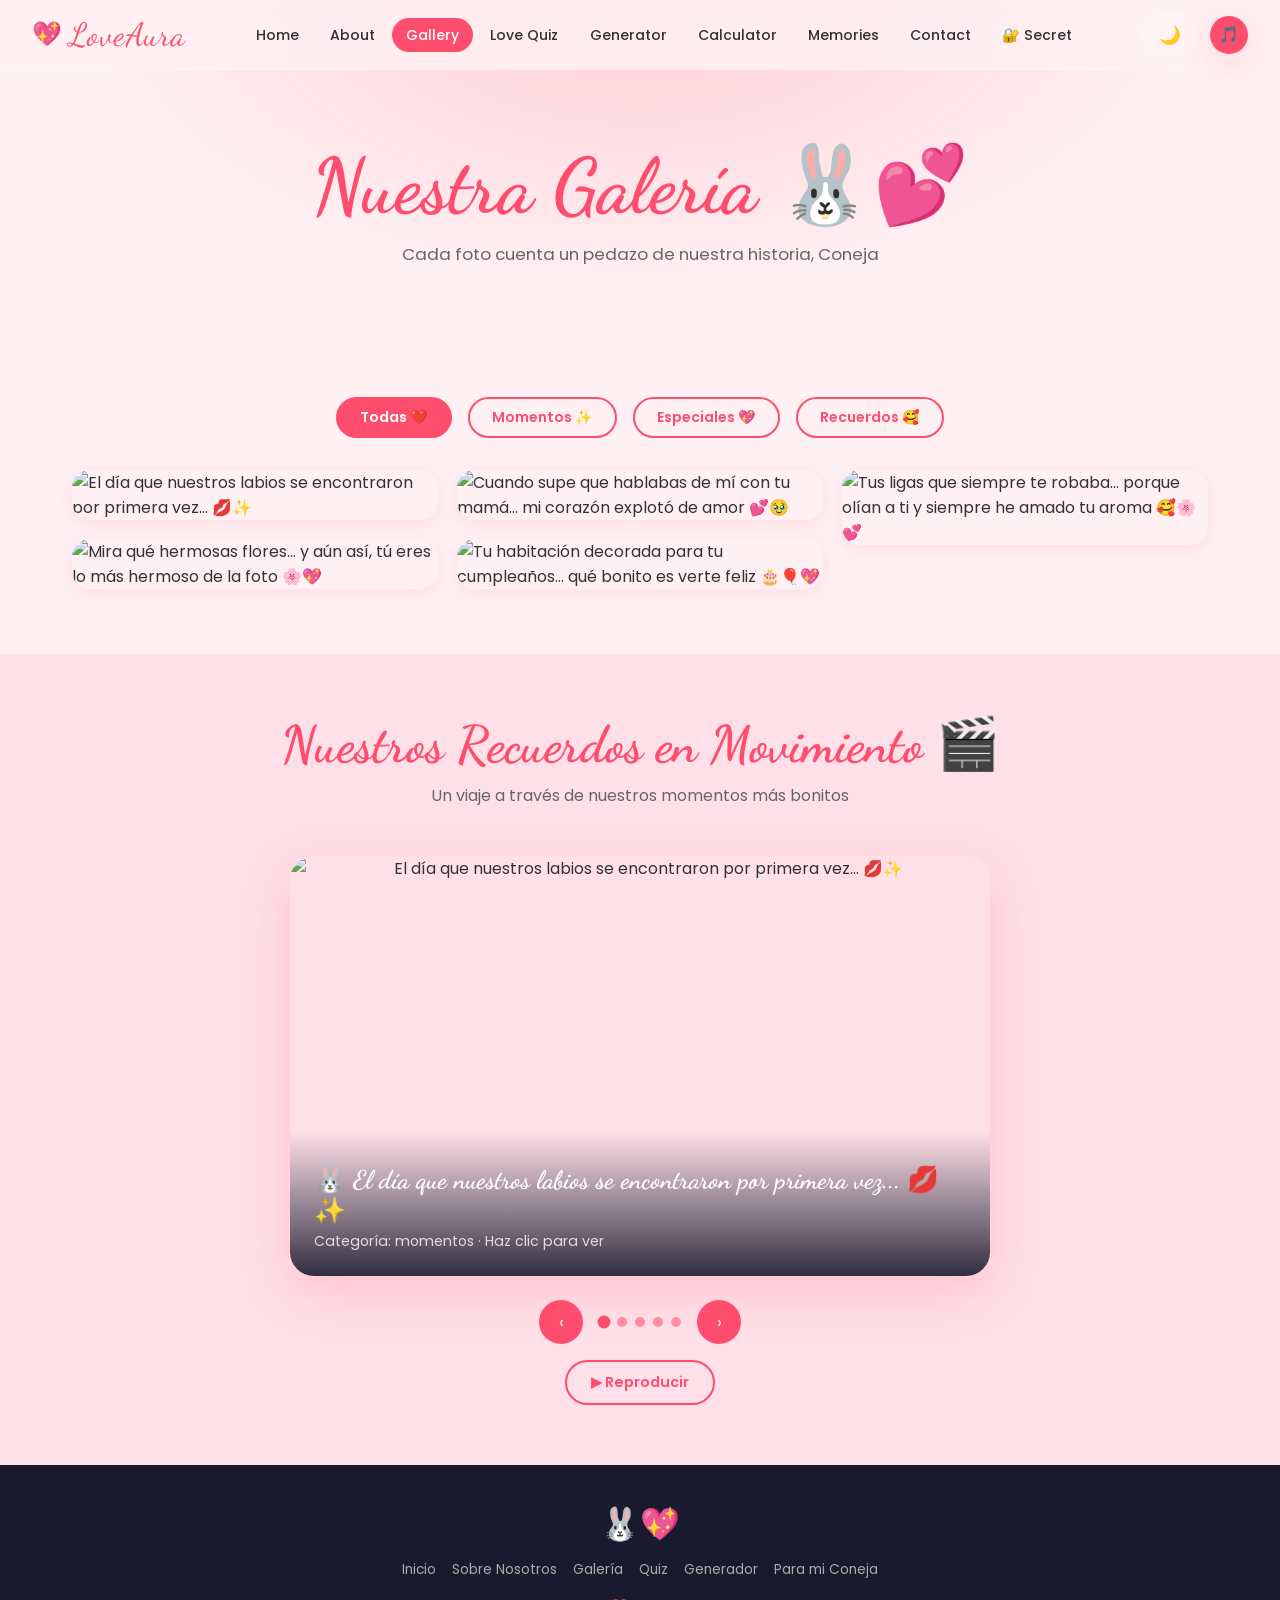
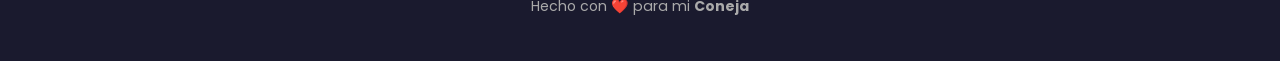
==== gallery.html @ 98ca6979 "Add files via upload" ====
<!DOCTYPE html>
<html lang="es">
<head>
  <meta charset="UTF-8" />
  <meta name="viewport" content="width=device-width, initial-scale=1.0" />
  <title>Nuestra Galería – Coneja 💕</title>
  <link rel="stylesheet" href="css/style.css" />
  <link rel="icon" href="data:image/svg+xml,<svg xmlns='http://www.w3.org/2000/svg' viewBox='0 0 100 100'><text y='.9em' font-size='90'>🐰</text></svg>">
</head>
<body>

  <div id="nav-placeholder"></div>

  <div class="page-header">
    <h1 data-aos="fade-down">Nuestra Galería 🐰💕</h1>
    <p data-aos="fade-up" data-aos-delay="200">Cada foto cuenta un pedazo de nuestra historia, Coneja</p>
  </div>

  <!-- GALLERY SECTION -->
  <section class="gallery-section">
    <!-- Filter Controls -->
    <div class="gallery-controls" data-aos="fade-up">
      <button class="filter-btn active" data-filter="all">Todas ❤️</button>
      <button class="filter-btn" data-filter="momentos">Momentos ✨</button>
      <button class="filter-btn" data-filter="especiales">Especiales 💖</button>
      <button class="filter-btn" data-filter="recuerdos">Recuerdos 🥰</button>
    </div>

    <!-- Masonry Grid -->
    <div class="masonry-grid" id="masonry-grid" data-aos="fade-up" data-aos-delay="100">
      <!-- Items will be injected by JS -->
    </div>
  </section>

  <!-- SLIDESHOW SECTION -->
  <section class="slideshow-section">
    <div class="section-title" data-aos="fade-up">
      <h2>Nuestros Recuerdos en Movimiento 🎬</h2>
      <p>Un viaje a través de nuestros momentos más bonitos</p>
    </div>

    <div class="slideshow-wrapper" data-aos="zoom-in">
      <!-- Slides injected by JS -->
    </div>

    <div class="slideshow-controls">
      <button class="slide-btn" id="slide-prev">‹</button>
      <div class="slide-dots" id="slide-dots"></div>
      <button class="slide-btn" id="slide-next">›</button>
    </div>

    <div style="text-align:center; margin-top: 1rem;">
      <button class="btn-outline" id="auto-play-btn" style="font-size:0.9rem; padding: 10px 24px;">▶ Reproducir</button>
    </div>
  </section>

  <!-- LIGHTBOX -->
  <div class="lightbox" id="lightbox">
    <div class="lightbox-inner">
      <button class="lightbox-close" id="lb-close">✕</button>
      <button class="lightbox-nav lightbox-prev" id="lb-prev">‹</button>
      <button class="lightbox-nav lightbox-next" id="lb-next">›</button>
      <img src="" alt="" class="lightbox-img" id="lb-img" />
      <div class="lightbox-caption" id="lb-caption"></div>
    </div>
  </div>

  <footer>
    <div class="footer-logo">🐰💖</div>
    <div class="footer-links">
      <a href="index.html">Inicio</a> <a href="about.html">Sobre Nosotros</a> <a href="gallery.html">Galería</a>
      <a href="quiz.html">Quiz</a> <a href="love.html">Generador</a> <a href="contact.html">Para mi Coneja</a>
    </div>
    <p>Hecho con <span class="heart">❤️</span> para mi <strong>Coneja</strong></p>
  </footer>

  <script src="js/nav.js"></script>
  <script src="js/main.js"></script>
  <script>
    // =============================================
    // 📸 GALERÍA - FOTOS PERSONALIZADAS
    // =============================================
    // 🔴 INSTRUCCIONES:
    // 1. Crea una carpeta llamada "img" en la raíz del proyecto
    // 2. Sube tus fotos con los nombres: foto1.jpg, foto2.jpg, etc.
    // 3. ¡Listo! Las descripciones ya están personalizadas
    // =============================================

    const galleryItems = [
      // ==========================================
      // 📸 FOTO 1 - El primer beso
      // ==========================================
      {
        id: 1,
        src: "img/foto1.jpg",
        caption: "El día que nuestros labios se encontraron por primera vez... 💋✨",
        category: "momentos",
        height: 400
      },
      
      // ==========================================
      // 📸 FOTO 2 - Ella con el ramo de flores
      // ==========================================
      {
        id: 2,
        src: "img/foto2.jpg",
        caption: "Mira qué hermosas flores... y aún así, tú eres lo más hermoso de la foto 🌸💖",
        category: "momentos",
        height: 500
      },
      
      // ==========================================
      // 📸 FOTO 3 - Mensaje de su mamá
      // ==========================================
      {
        id: 3,
        src: "img/foto3.jpg",
        caption: "Cuando supe que hablabas de mí con tu mamá... mi corazón explotó de amor 💕🥹",
        category: "especiales",
        height: 450
      },
      
      // ==========================================
      // 📸 FOTO 4 - Habitación decorada cumpleaños
      // ==========================================
      {
        id: 4,
        src: "img/foto4.jpg",
        caption: "Tu habitación decorada para tu cumpleaños... qué bonito es verte feliz 🎂🎈💖",
        category: "especiales",
        height: 600
      },
      
      // ==========================================
      // 📸 FOTO 5 - Sus ligas para el cabello
      // ==========================================
      {
        id: 5,
        src: "img/foto5.jpg",
        caption: "Tus ligas que siempre te robaba... porque olían a ti y siempre he amado tu aroma 🥰🌸💕",
        category: "recuerdos",
        height: 400
      },
    ];

    // =============================================
    // 🖼️ IMÁGENES POR DEFECTO (Si no hay fotos)
    // =============================================
    function getDefaultImage(w, h, bg, textColor, emoji, text) {
      const svg = `<svg xmlns='http://www.w3.org/2000/svg' width='${w}' height='${h}'>
        <rect width='100%' height='100%' fill='#${bg}'/>
        <text x='50%' y='42%' text-anchor='middle' dominant-baseline='middle' font-family='Georgia,serif' font-size='${Math.min(w,h)*0.15}' fill='#${textColor}'>${emoji}</text>
        <text x='50%' y='62%' text-anchor='middle' dominant-baseline='middle' font-family='Georgia,serif' font-size='${Math.min(w,h)*0.05}' fill='#${textColor}' opacity='0.8'>${text}</text>
        <text x='50%' y='78%' text-anchor='middle' dominant-baseline='middle' font-family='Georgia,serif' font-size='${Math.min(w,h)*0.035}' fill='#${textColor}' opacity='0.5'>📸 Sube tu foto a la carpeta img/</text>
      </svg>`;
      return 'data:image/svg+xml;charset=utf-8,' + encodeURIComponent(svg);
    }

    // Verificar que cada imagen tenga una fuente válida
    galleryItems.forEach(item => {
      if (!item.src || item.src === 'img/') {
        const colors = {
          momentos: ['ff4d6d', 'fff', '💕'],
          especiales: ['c9184a', 'fff', '💖'],
          recuerdos: ['ff8fa3', 'fff', '🥰']
        };
        const c = colors[item.category] || ['ff4d6d', 'fff', '💕'];
        item.src = getDefaultImage(600, item.height || 400, c[0], c[1], c[2], item.caption.substring(0, 30));
      }
    });

    // =============================================
    // RENDER MASONRY GRID
    // =============================================
    let currentFilter = 'all';
    let currentLightboxIndex = 0;
    let filteredItems = [...galleryItems];

    function renderGallery(filter) {
      const grid = document.getElementById('masonry-grid');
      filteredItems = filter === 'all' ? galleryItems : galleryItems.filter(i => i.category === filter);
      grid.innerHTML = '';

      if (filteredItems.length === 0) {
        grid.innerHTML = `
          <div style="grid-column: 1/-1; text-align:center; padding: 4rem 2rem; color: var(--text-light);">
            <div style="font-size: 3rem; margin-bottom: 1rem;">📸</div>
            <h3 style="font-family: var(--font-fancy); color: var(--primary);">¡Aún no hay fotos en esta categoría!</h3>
            <p>Sube tus fotos a la carpeta <strong>img/</strong> y actualiza la página 💕</p>
          </div>
        `;
        return;
      }

      filteredItems.forEach((item, idx) => {
        const div = document.createElement('div');
        div.className = 'masonry-item';
        div.dataset.idx = idx;
        div.innerHTML = `
          <img src="${item.src}" alt="${item.caption}" loading="lazy" onerror="this.src='${getDefaultImage(600, item.height || 400, 'ff4d6d', 'fff', '🐰', 'Sube tu foto')}'" />
          <div class="masonry-overlay">
            <p>🐰 ${item.caption}</p>
          </div>
        `;
        div.addEventListener('click', () => openLightbox(idx));
        grid.appendChild(div);

        div.style.opacity = '0';
        div.style.transform = 'translateY(20px)';
        div.style.transition = 'opacity 0.4s ease, transform 0.4s ease';
        setTimeout(() => {
          div.style.opacity = '1';
          div.style.transform = 'translateY(0)';
        }, idx * 80);
      });
    }

    // Filter buttons
    document.querySelectorAll('.filter-btn').forEach(btn => {
      btn.addEventListener('click', () => {
        document.querySelectorAll('.filter-btn').forEach(b => b.classList.remove('active'));
        btn.classList.add('active');
        currentFilter = btn.dataset.filter;
        renderGallery(currentFilter);
      });
    });

    renderGallery('all');

    // =============================================
    // LIGHTBOX
    // =============================================
    function openLightbox(idx) {
      currentLightboxIndex = idx;
      updateLightbox();
      document.getElementById('lightbox').classList.add('active');
      document.body.style.overflow = 'hidden';
    }

    function updateLightbox() {
      const item = filteredItems[currentLightboxIndex];
      document.getElementById('lb-img').src = item.src;
      document.getElementById('lb-img').alt = item.caption;
      document.getElementById('lb-caption').textContent = `🐰 ${item.caption}`;
    }

    document.getElementById('lb-close').addEventListener('click', () => {
      document.getElementById('lightbox').classList.remove('active');
      document.body.style.overflow = '';
    });

    document.getElementById('lightbox').addEventListener('click', (e) => {
      if (e.target === document.getElementById('lightbox')) {
        document.getElementById('lightbox').classList.remove('active');
        document.body.style.overflow = '';
      }
    });

    document.getElementById('lb-prev').addEventListener('click', (e) => {
      e.stopPropagation();
      currentLightboxIndex = (currentLightboxIndex - 1 + filteredItems.length) % filteredItems.length;
      updateLightbox();
    });

    document.getElementById('lb-next').addEventListener('click', (e) => {
      e.stopPropagation();
      currentLightboxIndex = (currentLightboxIndex + 1) % filteredItems.length;
      updateLightbox();
    });

    document.addEventListener('keydown', (e) => {
      if (!document.getElementById('lightbox').classList.contains('active')) return;
      if (e.key === 'ArrowLeft') document.getElementById('lb-prev').click();
      if (e.key === 'ArrowRight') document.getElementById('lb-next').click();
      if (e.key === 'Escape') document.getElementById('lb-close').click();
    });

    // =============================================
    // SLIDESHOW
    // =============================================
    const slides = galleryItems;
    const slideshowWrapper = document.querySelector('.slideshow-wrapper');
    const dotsContainer = document.getElementById('slide-dots');
    let currentSlide = 0;
    let autoPlayInterval = null;

    slides.forEach((item, idx) => {
      const slide = document.createElement('div');
      slide.className = 'slide' + (idx === 0 ? ' active' : '');
      slide.innerHTML = `
        <img src="${item.src}" alt="${item.caption}" onerror="this.src='${getDefaultImage(800, 500, 'ff4d6d', 'fff', '🐰', 'Sube tu foto')}'" />
        <div class="slide-caption">
          <h3>🐰 ${item.caption}</h3>
          <p>Categoría: ${item.category} · Haz clic para ver</p>
        </div>
      `;
      slideshowWrapper.appendChild(slide);

      const dot = document.createElement('div');
      dot.className = 'slide-dot' + (idx === 0 ? ' active' : '');
      dot.addEventListener('click', () => goToSlide(idx));
      dotsContainer.appendChild(dot);
    });

    function goToSlide(n) {
      document.querySelectorAll('.slide').forEach(s => s.classList.remove('active'));
      document.querySelectorAll('.slide-dot').forEach(d => d.classList.remove('active'));
      currentSlide = (n + slides.length) % slides.length;
      document.querySelectorAll('.slide')[currentSlide].classList.add('active');
      document.querySelectorAll('.slide-dot')[currentSlide].classList.add('active');
    }

    document.getElementById('slide-prev').addEventListener('click', () => goToSlide(currentSlide - 1));
    document.getElementById('slide-next').addEventListener('click', () => goToSlide(currentSlide + 1));

    const autoBtn = document.getElementById('auto-play-btn');
    autoBtn.addEventListener('click', () => {
      if (autoPlayInterval) {
        clearInterval(autoPlayInterval);
        autoPlayInterval = null;
        autoBtn.textContent = '▶ Reproducir';
      } else {
        autoPlayInterval = setInterval(() => goToSlide(currentSlide + 1), 3000);
        autoBtn.textContent = '⏸ Detener';
      }
    });
  </script>
</body>
</html>
---- css/style.css ----
/* ============================================
   LoveAura - Main Stylesheet
   Author: Created with ❤️ by Shubham
   ============================================ */

/* --- Google Fonts Import --- */
@import url('https://fonts.googleapis.com/css2?family=Dancing+Script:wght@400;600;700&family=Poppins:wght@300;400;500;600;700&display=swap');

/* --- CSS Variables --- */
:root {
  --primary: #ff4d6d;
  --secondary: #ff8fa3;
  --bg: #fff0f3;
  --bg2: #ffe0e8;
  --dark: #1a1a2e;
  --dark2: #16213e;
  --dark3: #0f3460;
  --text: #333;
  --text-light: #666;
  --white: #fff;
  --glass: rgba(255,255,255,0.15);
  --glass-border: rgba(255,255,255,0.3);
  --shadow: 0 8px 32px rgba(255,77,109,0.18);
  --shadow-dark: 0 8px 32px rgba(0,0,0,0.35);
  --radius: 18px;
  --transition: all 0.35s cubic-bezier(.4,0,.2,1);
  --font-main: 'Poppins', sans-serif;
  --font-fancy: 'Dancing Script', cursive;
}

/* Dark mode variables */
body.dark-mode {
  --bg: #1a1a2e;
  --bg2: #16213e;
  --text: #f0f0f0;
  --text-light: #aaa;
  --white: #16213e;
  --glass: rgba(255,255,255,0.07);
  --glass-border: rgba(255,255,255,0.12);
  --shadow: 0 8px 32px rgba(0,0,0,0.45);
}

/* --- Reset & Base --- */
*, *::before, *::after { box-sizing: border-box; margin: 0; padding: 0; }
html { scroll-behavior: smooth; }
body {
  font-family: var(--font-main);
  background: var(--bg);
  color: var(--text);
  min-height: 100vh;
  transition: background 0.4s, color 0.4s;
  overflow-x: hidden;
}
a { text-decoration: none; color: inherit; }
img { max-width: 100%; display: block; }
ul { list-style: none; }
button { cursor: pointer; border: none; outline: none; font-family: var(--font-main); }

/* --- Scrollbar --- */
::-webkit-scrollbar { width: 7px; }
::-webkit-scrollbar-track { background: var(--bg2); }
::-webkit-scrollbar-thumb { background: var(--primary); border-radius: 10px; }

/* ============================================
   NAVBAR
   ============================================ */
.navbar {
  position: fixed;
  top: 0; left: 0; right: 0;
  z-index: 1000;
  padding: 0 2rem;
  height: 70px;
  display: flex;
  align-items: center;
  justify-content: space-between;
  background: rgba(255,240,243,0.85);
  backdrop-filter: blur(18px);
  -webkit-backdrop-filter: blur(18px);
  border-bottom: 1px solid var(--glass-border);
  box-shadow: 0 2px 24px rgba(255,77,109,0.08);
  transition: var(--transition);
}
body.dark-mode .navbar {
  background: rgba(26,26,46,0.92);
}
.navbar-logo {
  font-family: var(--font-fancy);
  font-size: 2rem;
  color: var(--primary);
  letter-spacing: 1px;
  display: flex;
  align-items: center;
  gap: 6px;
}
.navbar-logo span { font-size: 1.5rem; }
.nav-links {
  display: flex;
  align-items: center;
  gap: 0.2rem;
}
.nav-links a {
  padding: 7px 14px;
  border-radius: 30px;
  font-size: 0.88rem;
  font-weight: 500;
  color: var(--text);
  transition: var(--transition);
  position: relative;
}
.nav-links a:hover,
.nav-links a.active {
  background: var(--primary);
  color: #fff;
}
.nav-right {
  display: flex;
  align-items: center;
  gap: 12px;
}
.dark-toggle {
  background: var(--glass);
  border: 1px solid var(--glass-border);
  border-radius: 50px;
  padding: 7px 16px;
  font-size: 1.1rem;
  transition: var(--transition);
  color: var(--text);
}
.dark-toggle:hover { background: var(--primary); color: #fff; }
.music-btn {
  background: var(--primary);
  color: #fff;
  border-radius: 50%;
  width: 38px; height: 38px;
  display: flex; align-items: center; justify-content: center;
  font-size: 1rem;
  transition: var(--transition);
  box-shadow: var(--shadow);
}
.music-btn:hover { transform: scale(1.12); }
.hamburger {
  display: none;
  flex-direction: column;
  gap: 5px;
  background: none;
  padding: 5px;
}
.hamburger span {
  width: 24px; height: 2.5px;
  background: var(--primary);
  border-radius: 3px;
  transition: var(--transition);
  display: block;
}

/* ============================================
   FLOATING HEARTS BACKGROUND
   ============================================ */
#hearts-bg {
  position: fixed;
  top: 0; left: 0;
  width: 100%; height: 100%;
  pointer-events: none;
  z-index: 0;
  overflow: hidden;
}
.heart-particle {
  position: absolute;
  bottom: -40px;
  animation: floatHeart linear infinite;
  opacity: 0;
  user-select: none;
  font-size: 1.2rem;
  color: var(--primary);
  filter: drop-shadow(0 0 4px rgba(255,77,109,0.3));
}
@keyframes floatHeart {
  0%   { transform: translateY(0) rotate(0deg) scale(1); opacity: 0; }
  10%  { opacity: 0.7; }
  90%  { opacity: 0.4; }
  100% { transform: translateY(-110vh) rotate(360deg) scale(0.5); opacity: 0; }
}

/* ============================================
   HERO SECTION
   ============================================ */
.hero {
  min-height: 100vh;
  display: flex;
  flex-direction: column;
  align-items: center;
  justify-content: center;
  text-align: center;
  padding: 100px 2rem 60px;
  position: relative;
  z-index: 1;
  background: radial-gradient(ellipse at 60% 30%, rgba(255,143,163,0.25) 0%, transparent 60%),
              radial-gradient(ellipse at 20% 80%, rgba(255,77,109,0.15) 0%, transparent 50%);
}
.hero-badge {
  display: inline-block;
  background: linear-gradient(135deg, var(--primary), var(--secondary));
  color: #fff;
  font-size: 0.78rem;
  font-weight: 600;
  letter-spacing: 2px;
  text-transform: uppercase;
  padding: 6px 20px;
  border-radius: 50px;
  margin-bottom: 1.5rem;
  box-shadow: var(--shadow);
  animation: fadeInDown 0.8s ease both;
}
.hero h1 {
  font-family: var(--font-fancy);
  font-size: clamp(3rem, 8vw, 7rem);
  color: var(--primary);
  line-height: 1.1;
  margin-bottom: 0.5rem;
  animation: fadeInDown 1s ease 0.2s both;
  text-shadow: 0 4px 24px rgba(255,77,109,0.2);
}
.hero-subtitle {
  font-size: clamp(1rem, 2.5vw, 1.35rem);
  color: var(--text-light);
  margin-bottom: 1.5rem;
  font-weight: 400;
  animation: fadeInDown 1s ease 0.4s both;
}
.hero-typing {
  font-family: var(--font-fancy);
  font-size: clamp(1.4rem, 4vw, 2.4rem);
  color: var(--primary);
  min-height: 3rem;
  animation: fadeInDown 1s ease 0.6s both;
  margin-bottom: 2.5rem;
}
.typing-cursor {
  display: inline-block;
  width: 3px;
  background: var(--primary);
  animation: blink 0.8s step-end infinite;
  vertical-align: middle;
  height: 1.2em;
  margin-left: 2px;
}
@keyframes blink { 50% { opacity: 0; } }
.hero-cta {
  display: flex;
  gap: 1rem;
  flex-wrap: wrap;
  justify-content: center;
  animation: fadeInUp 1s ease 0.8s both;
}
.btn-primary {
  background: linear-gradient(135deg, var(--primary) 0%, #e63956 100%);
  color: #fff;
  padding: 14px 36px;
  border-radius: 50px;
  font-size: 1rem;
  font-weight: 600;
  box-shadow: 0 6px 24px rgba(255,77,109,0.4);
  transition: var(--transition);
  display: inline-flex;
  align-items: center;
  gap: 8px;
}
.btn-primary:hover {
  transform: translateY(-3px) scale(1.04);
  box-shadow: 0 12px 36px rgba(255,77,109,0.5);
}
.btn-outline {
  background: transparent;
  color: var(--primary);
  padding: 14px 36px;
  border-radius: 50px;
  font-size: 1rem;
  font-weight: 600;
  border: 2px solid var(--primary);
  transition: var(--transition);
  display: inline-flex;
  align-items: center;
  gap: 8px;
}
.btn-outline:hover {
  background: var(--primary);
  color: #fff;
  transform: translateY(-3px) scale(1.04);
}
.hero-scroll-hint {
  position: absolute;
  bottom: 32px;
  left: 50%;
  transform: translateX(-50%);
  display: flex;
  flex-direction: column;
  align-items: center;
  gap: 8px;
  color: var(--text-light);
  font-size: 0.78rem;
  animation: bounce 2s infinite;
}
.hero-scroll-hint .arrow { font-size: 1.3rem; color: var(--primary); }
@keyframes bounce {
  0%,100% { transform: translateX(-50%) translateY(0); }
  50% { transform: translateX(-50%) translateY(-10px); }
}

/* ============================================
   FEATURE CARDS (Home)
   ============================================ */
.features-section {
  padding: 80px 2rem;
  position: relative;
  z-index: 1;
}
.section-title {
  text-align: center;
  margin-bottom: 3rem;
}
.section-title h2 {
  font-family: var(--font-fancy);
  font-size: clamp(2rem, 5vw, 3.2rem);
  color: var(--primary);
  margin-bottom: 0.5rem;
}
.section-title p {
  color: var(--text-light);
  font-size: 1rem;
  max-width: 500px;
  margin: 0 auto;
}
.features-grid {
  display: grid;
  grid-template-columns: repeat(auto-fit, minmax(260px, 1fr));
  gap: 1.8rem;
  max-width: 1200px;
  margin: 0 auto;
}
.feature-card {
  background: var(--white);
  border: 1px solid var(--glass-border);
  border-radius: var(--radius);
  padding: 2.2rem 1.8rem;
  text-align: center;
  transition: var(--transition);
  position: relative;
  overflow: hidden;
  box-shadow: 0 4px 20px rgba(255,77,109,0.07);
  backdrop-filter: blur(8px);
  cursor: pointer;
}
body.dark-mode .feature-card {
  background: var(--glass);
  border-color: rgba(255,255,255,0.1);
}
.feature-card::before {
  content: '';
  position: absolute;
  inset: 0;
  background: linear-gradient(135deg, rgba(255,77,109,0.08), rgba(255,143,163,0.05));
  opacity: 0;
  transition: var(--transition);
}
.feature-card:hover { transform: translateY(-8px); box-shadow: var(--shadow); }
.feature-card:hover::before { opacity: 1; }
.feature-icon {
  font-size: 3rem;
  margin-bottom: 1rem;
  display: block;
  transition: var(--transition);
}
.feature-card:hover .feature-icon { transform: scale(1.2) rotate(-5deg); }
.feature-card h3 {
  font-family: var(--font-fancy);
  font-size: 1.5rem;
  color: var(--primary);
  margin-bottom: 0.5rem;
}
.feature-card p { color: var(--text-light); font-size: 0.9rem; line-height: 1.6; margin-bottom: 1.2rem; }
.card-link {
  display: inline-flex;
  align-items: center;
  gap: 6px;
  color: var(--primary);
  font-weight: 600;
  font-size: 0.88rem;
  transition: var(--transition);
}
.card-link:hover { gap: 12px; }

/* ============================================
   GLASS SECTION (Home stats)
   ============================================ */
.stats-section {
  padding: 60px 2rem;
  background: linear-gradient(135deg, var(--primary), #e63956, var(--secondary));
  position: relative;
  z-index: 1;
}
.stats-grid {
  display: flex;
  justify-content: center;
  flex-wrap: wrap;
  gap: 2rem;
  max-width: 800px;
  margin: 0 auto;
}
.stat-item {
  text-align: center;
  color: #fff;
}
.stat-number {
  font-family: var(--font-fancy);
  font-size: 3.5rem;
  font-weight: 700;
  line-height: 1;
  text-shadow: 0 2px 10px rgba(0,0,0,0.2);
}
.stat-label { font-size: 0.9rem; opacity: 0.85; margin-top: 4px; }

/* ============================================
   FOOTER
   ============================================ */
footer {
  background: var(--dark);
  color: #aaa;
  text-align: center;
  padding: 2.5rem 2rem;
  position: relative;
  z-index: 1;
}
footer .footer-logo {
  font-family: var(--font-fancy);
  font-size: 2rem;
  color: var(--primary);
  margin-bottom: 0.5rem;
}
footer p { font-size: 0.88rem; margin-bottom: 0.3rem; }
footer .heart { color: var(--primary); }
.footer-links {
  display: flex;
  justify-content: center;
  flex-wrap: wrap;
  gap: 1rem;
  margin: 1rem 0;
}
.footer-links a { color: #aaa; font-size: 0.85rem; transition: var(--transition); }
.footer-links a:hover { color: var(--primary); }

/* ============================================
   ANIMATIONS (AOS-like custom)
   ============================================ */
[data-aos] {
  opacity: 0;
  transform: translateY(30px);
  transition: opacity 0.7s ease, transform 0.7s ease;
}
[data-aos="fade-up"].aos-animate { opacity: 1; transform: translateY(0); }
[data-aos="fade-down"] { transform: translateY(-30px); }
[data-aos="fade-down"].aos-animate { opacity: 1; transform: translateY(0); }
[data-aos="fade-left"] { transform: translateX(30px); }
[data-aos="fade-left"].aos-animate { opacity: 1; transform: translateX(0); }
[data-aos="fade-right"] { transform: translateX(-30px); }
[data-aos="fade-right"].aos-animate { opacity: 1; transform: translateX(0); }
[data-aos="zoom-in"] { transform: scale(0.8); }
[data-aos="zoom-in"].aos-animate { opacity: 1; transform: scale(1); }
[data-aos-delay="100"] { transition-delay: 0.1s; }
[data-aos-delay="200"] { transition-delay: 0.2s; }
[data-aos-delay="300"] { transition-delay: 0.3s; }
[data-aos-delay="400"] { transition-delay: 0.4s; }
[data-aos-delay="500"] { transition-delay: 0.5s; }

@keyframes fadeInDown {
  from { opacity: 0; transform: translateY(-25px); }
  to { opacity: 1; transform: translateY(0); }
}
@keyframes fadeInUp {
  from { opacity: 0; transform: translateY(25px); }
  to { opacity: 1; transform: translateY(0); }
}
@keyframes fadeIn {
  from { opacity: 0; }
  to { opacity: 1; }
}
@keyframes scaleIn {
  from { transform: scale(0); opacity: 0; }
  to { transform: scale(1); opacity: 1; }
}
@keyframes pulse {
  0%,100% { transform: scale(1); }
  50% { transform: scale(1.06); }
}
@keyframes shimmer {
  0% { background-position: -200% 0; }
  100% { background-position: 200% 0; }
}

/* ============================================
   PAGE HEADER (inner pages)
   ============================================ */
.page-header {
  padding: 140px 2rem 70px;
  text-align: center;
  background: radial-gradient(ellipse at center top, rgba(255,77,109,0.2) 0%, transparent 60%);
  position: relative;
  z-index: 1;
}
.page-header h1 {
  font-family: var(--font-fancy);
  font-size: clamp(2.5rem, 6vw, 5rem);
  color: var(--primary);
  margin-bottom: 0.5rem;
}
.page-header p { color: var(--text-light); font-size: 1.05rem; max-width: 500px; margin: 0 auto; }

/* ============================================
   ABOUT PAGE
   ============================================ */
.about-section {
  padding: 60px 2rem;
  max-width: 1100px;
  margin: 0 auto;
  position: relative;
  z-index: 1;
}
.about-grid {
  display: grid;
  grid-template-columns: 1fr 1fr;
  gap: 4rem;
  align-items: center;
  margin-bottom: 5rem;
}
.about-text h2 {
  font-family: var(--font-fancy);
  font-size: 2.5rem;
  color: var(--primary);
  margin-bottom: 1rem;
}
.about-text p { color: var(--text-light); line-height: 1.8; margin-bottom: 1rem; }
.about-visual {
  text-align: center;
  position: relative;
}
.about-heart-big {
  font-size: 9rem;
  animation: pulse 2.5s ease-in-out infinite;
  display: block;
  filter: drop-shadow(0 8px 32px rgba(255,77,109,0.35));
}

/* Timeline */
.timeline-section {
  padding: 60px 2rem;
  max-width: 800px;
  margin: 0 auto;
  position: relative;
  z-index: 1;
}
.timeline {
  position: relative;
  padding: 20px 0;
}
.timeline::before {
  content: '';
  position: absolute;
  left: 50%;
  top: 0; bottom: 0;
  width: 3px;
  background: linear-gradient(to bottom, var(--primary), var(--secondary));
  transform: translateX(-50%);
}
.timeline-item {
  display: flex;
  justify-content: flex-end;
  padding-right: calc(50% + 30px);
  margin-bottom: 2.5rem;
  position: relative;
}
.timeline-item:nth-child(even) {
  justify-content: flex-start;
  padding-right: 0;
  padding-left: calc(50% + 30px);
}
.timeline-dot {
  position: absolute;
  left: 50%;
  top: 16px;
  width: 18px; height: 18px;
  background: var(--primary);
  border-radius: 50%;
  transform: translateX(-50%);
  box-shadow: 0 0 0 4px rgba(255,77,109,0.2);
  border: 3px solid var(--bg);
  z-index: 2;
}
.timeline-card {
  background: var(--white);
  border: 1px solid var(--glass-border);
  border-radius: var(--radius);
  padding: 1.5rem;
  max-width: 320px;
  box-shadow: 0 4px 20px rgba(255,77,109,0.08);
  transition: var(--transition);
  backdrop-filter: blur(8px);
}
body.dark-mode .timeline-card { background: var(--glass); }
.timeline-card:hover { transform: scale(1.03); box-shadow: var(--shadow); }
.timeline-year {
  font-family: var(--font-fancy);
  font-size: 1.8rem;
  color: var(--primary);
  margin-bottom: 0.3rem;
}
.timeline-card h4 { font-weight: 600; margin-bottom: 0.4rem; }
.timeline-card p { color: var(--text-light); font-size: 0.88rem; line-height: 1.6; }

/* Creator section */
.creator-section {
  padding: 60px 2rem;
  text-align: center;
  position: relative;
  z-index: 1;
}
.creator-card {
  display: inline-block;
  background: linear-gradient(135deg, rgba(255,77,109,0.1), rgba(255,143,163,0.05));
  border: 2px solid rgba(255,77,109,0.2);
  border-radius: 24px;
  padding: 3rem 4rem;
  max-width: 520px;
  backdrop-filter: blur(12px);
  box-shadow: var(--shadow);
  animation: fadeIn 1s ease;
}
.creator-avatar {
  width: 90px; height: 90px;
  background: linear-gradient(135deg, var(--primary), var(--secondary));
  border-radius: 50%;
  display: flex; align-items: center; justify-content: center;
  font-size: 2.5rem;
  margin: 0 auto 1.2rem;
  box-shadow: 0 6px 24px rgba(255,77,109,0.35);
}
.creator-card h3 {
  font-family: var(--font-fancy);
  font-size: 2rem;
  color: var(--primary);
  margin-bottom: 0.3rem;
}
.creator-card p { color: var(--text-light); font-size: 0.95rem; line-height: 1.7; }

/* ============================================
   GALLERY PAGE
   ============================================ */
.gallery-section {
  padding: 60px 2rem;
  max-width: 1200px;
  margin: 0 auto;
  position: relative;
  z-index: 1;
}
.gallery-controls {
  display: flex;
  justify-content: center;
  gap: 1rem;
  margin-bottom: 2rem;
  flex-wrap: wrap;
}
.filter-btn {
  padding: 8px 22px;
  border-radius: 50px;
  border: 2px solid var(--primary);
  background: transparent;
  color: var(--primary);
  font-weight: 600;
  font-size: 0.88rem;
  transition: var(--transition);
  font-family: var(--font-main);
}
.filter-btn.active, .filter-btn:hover {
  background: var(--primary);
  color: #fff;
}
.masonry-grid {
  columns: 3;
  column-gap: 1.2rem;
}
.masonry-item {
  break-inside: avoid;
  margin-bottom: 1.2rem;
  border-radius: var(--radius);
  overflow: hidden;
  position: relative;
  cursor: pointer;
  box-shadow: 0 4px 16px rgba(255,77,109,0.1);
  transition: var(--transition);
}
.masonry-item:hover { transform: scale(1.02); box-shadow: var(--shadow); }
.masonry-item img {
  width: 100%;
  display: block;
  object-fit: cover;
  transition: transform 0.5s ease;
}
.masonry-item:hover img { transform: scale(1.08); }
.masonry-overlay {
  position: absolute;
  inset: 0;
  background: linear-gradient(to top, rgba(255,77,109,0.85) 0%, transparent 60%);
  opacity: 0;
  transition: var(--transition);
  display: flex;
  align-items: flex-end;
  padding: 1rem;
}
.masonry-item:hover .masonry-overlay { opacity: 1; }
.masonry-overlay p {
  color: #fff;
  font-size: 0.88rem;
  font-weight: 500;
  font-family: var(--font-fancy);
  font-size: 1.1rem;
}

/* Lightbox */
.lightbox {
  display: none;
  position: fixed;
  inset: 0;
  background: rgba(0,0,0,0.92);
  z-index: 9999;
  align-items: center;
  justify-content: center;
  padding: 2rem;
  animation: fadeIn 0.3s ease;
}
.lightbox.active { display: flex; }
.lightbox-inner {
  position: relative;
  max-width: 800px;
  width: 100%;
  text-align: center;
}
.lightbox-img {
  width: 100%;
  border-radius: var(--radius);
  box-shadow: 0 10px 50px rgba(0,0,0,0.6);
  max-height: 80vh;
  object-fit: contain;
}
.lightbox-caption {
  color: #fff;
  font-family: var(--font-fancy);
  font-size: 1.4rem;
  margin-top: 1rem;
}
.lightbox-close {
  position: absolute;
  top: -50px; right: 0;
  background: var(--primary);
  color: #fff;
  width: 40px; height: 40px;
  border-radius: 50%;
  font-size: 1.3rem;
  display: flex; align-items: center; justify-content: center;
  cursor: pointer;
  transition: var(--transition);
}
.lightbox-close:hover { transform: rotate(90deg); background: #e63956; }
.lightbox-nav {
  position: absolute;
  top: 50%;
  transform: translateY(-50%);
  background: rgba(255,77,109,0.8);
  color: #fff;
  width: 44px; height: 44px;
  border-radius: 50%;
  display: flex; align-items: center; justify-content: center;
  cursor: pointer;
  font-size: 1.3rem;
  transition: var(--transition);
}
.lightbox-nav:hover { background: var(--primary); }
.lightbox-prev { left: -60px; }
.lightbox-next { right: -60px; }

/* Slideshow */
.slideshow-section {
  padding: 60px 2rem;
  text-align: center;
  position: relative;
  z-index: 1;
  background: var(--bg2);
}
.slideshow-wrapper {
  max-width: 700px;
  margin: 0 auto;
  position: relative;
  border-radius: 24px;
  overflow: hidden;
  box-shadow: 0 16px 48px rgba(255,77,109,0.2);
}
.slide {
  display: none;
  position: relative;
}
.slide.active { display: block; animation: slideIn 0.5s ease; }
@keyframes slideIn {
  from { opacity: 0; transform: scale(0.96); }
  to { opacity: 1; transform: scale(1); }
}
.slide img { width: 100%; height: 420px; object-fit: cover; }
.slide-caption {
  position: absolute;
  bottom: 0; left: 0; right: 0;
  background: linear-gradient(to top, rgba(26,26,46,0.9), transparent);
  color: #fff;
  padding: 2rem 1.5rem 1.5rem;
  text-align: left;
}
.slide-caption h3 { font-family: var(--font-fancy); font-size: 1.6rem; margin-bottom: 0.3rem; }
.slide-caption p { font-size: 0.88rem; opacity: 0.8; }
.slideshow-controls {
  display: flex;
  justify-content: center;
  align-items: center;
  gap: 1rem;
  margin-top: 1.5rem;
}
.slide-btn {
  background: var(--primary);
  color: #fff;
  width: 44px; height: 44px;
  border-radius: 50%;
  font-size: 1.1rem;
  display: flex; align-items: center; justify-content: center;
  transition: var(--transition);
}
.slide-btn:hover { transform: scale(1.1); background: #e63956; }
.slide-dots { display: flex; gap: 8px; }
.slide-dot {
  width: 10px; height: 10px;
  background: var(--secondary);
  border-radius: 50%;
  cursor: pointer;
  transition: var(--transition);
}
.slide-dot.active { background: var(--primary); transform: scale(1.3); }

/* ============================================
   QUIZ PAGE
   ============================================ */
.quiz-section {
  padding: 60px 2rem;
  max-width: 700px;
  margin: 0 auto;
  position: relative;
  z-index: 1;
}
.quiz-container {
  background: var(--white);
  border: 1px solid var(--glass-border);
  border-radius: 24px;
  padding: 2.5rem;
  box-shadow: var(--shadow);
  backdrop-filter: blur(8px);
}
body.dark-mode .quiz-container { background: var(--glass); }
.quiz-progress-bar {
  width: 100%;
  height: 8px;
  background: var(--bg2);
  border-radius: 10px;
  margin-bottom: 2rem;
  overflow: hidden;
}
.quiz-progress-fill {
  height: 100%;
  background: linear-gradient(90deg, var(--primary), var(--secondary));
  border-radius: 10px;
  transition: width 0.5s ease;
}
.quiz-question-num {
  font-size: 0.82rem;
  color: var(--text-light);
  font-weight: 600;
  letter-spacing: 1px;
  text-transform: uppercase;
  margin-bottom: 0.8rem;
}
.quiz-question {
  font-family: var(--font-fancy);
  font-size: 1.7rem;
  color: var(--text);
  margin-bottom: 1.8rem;
  line-height: 1.4;
}
.quiz-options { display: flex; flex-direction: column; gap: 1rem; }
.quiz-option {
  background: var(--bg);
  border: 2px solid transparent;
  border-radius: var(--radius);
  padding: 1rem 1.3rem;
  text-align: left;
  font-family: var(--font-main);
  font-size: 0.95rem;
  color: var(--text);
  transition: var(--transition);
  cursor: pointer;
  display: flex;
  align-items: center;
  gap: 12px;
}
body.dark-mode .quiz-option { background: rgba(255,255,255,0.06); }
.quiz-option:hover { border-color: var(--secondary); background: rgba(255,143,163,0.1); }
.quiz-option.selected { border-color: var(--primary); background: rgba(255,77,109,0.1); color: var(--primary); font-weight: 600; }
.quiz-option.correct { border-color: #2ecc71; background: rgba(46,204,113,0.1); color: #2ecc71; }
.quiz-option.wrong { border-color: #e74c3c; background: rgba(231,76,60,0.1); color: #e74c3c; }
.option-icon { font-size: 1.2rem; }
.quiz-footer {
  display: flex;
  justify-content: space-between;
  align-items: center;
  margin-top: 2rem;
}
.quiz-result {
  display: none;
  text-align: center;
  animation: scaleIn 0.6s ease;
}
.quiz-result.active { display: block; }
.result-emoji { font-size: 5rem; margin-bottom: 1rem; display: block; }
.result-title {
  font-family: var(--font-fancy);
  font-size: 2.5rem;
  color: var(--primary);
  margin-bottom: 0.5rem;
}
.result-score {
  font-size: 3rem;
  font-weight: 700;
  color: var(--primary);
  margin: 1rem 0;
}
.result-message { color: var(--text-light); line-height: 1.7; margin-bottom: 2rem; }

/* ============================================
   LOVE GENERATOR PAGE
   ============================================ */
.generator-section {
  padding: 60px 2rem;
  max-width: 800px;
  margin: 0 auto;
  position: relative;
  z-index: 1;
}
.generator-card {
  background: var(--white);
  border: 1px solid var(--glass-border);
  border-radius: 24px;
  padding: 3rem;
  box-shadow: var(--shadow);
  text-align: center;
  backdrop-filter: blur(8px);
  margin-bottom: 2rem;
}
body.dark-mode .generator-card { background: var(--glass); }
.gen-category-btns {
  display: flex;
  flex-wrap: wrap;
  justify-content: center;
  gap: 0.7rem;
  margin-bottom: 2rem;
}
.gen-cat-btn {
  padding: 8px 20px;
  border-radius: 50px;
  border: 2px solid var(--primary);
  background: transparent;
  color: var(--primary);
  font-family: var(--font-main);
  font-weight: 600;
  font-size: 0.88rem;
  transition: var(--transition);
}
.gen-cat-btn.active, .gen-cat-btn:hover {
  background: var(--primary);
  color: #fff;
}
.message-display {
  background: linear-gradient(135deg, rgba(255,77,109,0.07), rgba(255,143,163,0.05));
  border: 2px solid rgba(255,77,109,0.15);
  border-radius: var(--radius);
  padding: 2.5rem 2rem;
  margin-bottom: 2rem;
  min-height: 140px;
  display: flex;
  align-items: center;
  justify-content: center;
  position: relative;
}
.message-text {
  font-family: var(--font-fancy);
  font-size: clamp(1.3rem, 3vw, 1.8rem);
  color: var(--text);
  line-height: 1.5;
  transition: var(--transition);
}
.message-text.fade-out { opacity: 0; transform: scale(0.95); }
.message-text.fade-in { opacity: 1; transform: scale(1); }
.message-quote-icon {
  position: absolute;
  top: 14px; left: 18px;
  font-size: 2rem;
  opacity: 0.2;
  color: var(--primary);
}
.gen-actions {
  display: flex;
  gap: 1rem;
  justify-content: center;
  flex-wrap: wrap;
}
.btn-generate {
  background: linear-gradient(135deg, var(--primary), #e63956);
  color: #fff;
  padding: 14px 36px;
  border-radius: 50px;
  font-size: 1rem;
  font-weight: 600;
  font-family: var(--font-main);
  box-shadow: 0 6px 24px rgba(255,77,109,0.4);
  transition: var(--transition);
  display: inline-flex;
  align-items: center;
  gap: 8px;
}
.btn-generate:hover { transform: translateY(-3px) scale(1.04); box-shadow: 0 12px 36px rgba(255,77,109,0.5); }
.btn-copy {
  background: transparent;
  border: 2px solid var(--primary);
  color: var(--primary);
  padding: 14px 24px;
  border-radius: 50px;
  font-size: 0.95rem;
  font-weight: 600;
  font-family: var(--font-main);
  transition: var(--transition);
  display: inline-flex;
  align-items: center;
  gap: 8px;
}
.btn-copy:hover { background: var(--primary); color: #fff; }
.copy-toast {
  position: fixed;
  bottom: 30px; left: 50%;
  transform: translateX(-50%) translateY(80px);
  background: var(--primary);
  color: #fff;
  padding: 12px 28px;
  border-radius: 50px;
  font-weight: 600;
  z-index: 9999;
  transition: transform 0.4s ease, opacity 0.4s ease;
  opacity: 0;
  box-shadow: var(--shadow);
}
.copy-toast.show { transform: translateX(-50%) translateY(0); opacity: 1; }

/* ============================================
   LOVE CALCULATOR PAGE
   ============================================ */
.calculator-section {
  padding: 60px 2rem;
  max-width: 600px;
  margin: 0 auto;
  position: relative;
  z-index: 1;
}
.calc-card {
  background: var(--white);
  border: 1px solid var(--glass-border);
  border-radius: 24px;
  padding: 3rem;
  box-shadow: var(--shadow);
  text-align: center;
  backdrop-filter: blur(8px);
}
body.dark-mode .calc-card { background: var(--glass); }
.calc-inputs {
  display: flex;
  flex-direction: column;
  gap: 1.2rem;
  margin-bottom: 2rem;
}
.calc-input-group {
  position: relative;
}
.calc-input-group input {
  width: 100%;
  padding: 15px 20px 15px 50px;
  border-radius: 50px;
  border: 2px solid var(--glass-border);
  background: var(--bg);
  font-family: var(--font-main);
  font-size: 1rem;
  color: var(--text);
  outline: none;
  transition: var(--transition);
}
body.dark-mode .calc-input-group input { background: rgba(255,255,255,0.06); color: var(--text); }
.calc-input-group input:focus { border-color: var(--primary); box-shadow: 0 0 0 3px rgba(255,77,109,0.15); }
.calc-input-icon {
  position: absolute;
  left: 18px; top: 50%;
  transform: translateY(-50%);
  font-size: 1.1rem;
}
.calc-vs {
  display: flex;
  align-items: center;
  justify-content: center;
  gap: 1rem;
  color: var(--text-light);
  font-weight: 600;
  font-size: 1.1rem;
}
.calc-vs::before, .calc-vs::after {
  content: '';
  flex: 1;
  height: 2px;
  background: linear-gradient(to right, transparent, var(--secondary));
}
.calc-vs::after { background: linear-gradient(to left, transparent, var(--secondary)); }
.calc-result {
  display: none;
  animation: scaleIn 0.6s ease;
  margin-top: 2rem;
}
.calc-result.active { display: block; }
.calc-names {
  font-family: var(--font-fancy);
  font-size: 1.4rem;
  color: var(--text);
  margin-bottom: 1.5rem;
}
.calc-names span { color: var(--primary); }
/* Circle progress */
.circle-progress-wrapper {
  width: 160px; height: 160px;
  margin: 0 auto 1.5rem;
  position: relative;
}
.circle-progress-wrapper svg { transform: rotate(-90deg); }
.circle-bg { fill: none; stroke: var(--bg2); stroke-width: 12; }
.circle-fill {
  fill: none;
  stroke: url(#calcGrad);
  stroke-width: 12;
  stroke-linecap: round;
  stroke-dasharray: 440;
  stroke-dashoffset: 440;
  transition: stroke-dashoffset 1.5s cubic-bezier(.4,0,.2,1);
}
.circle-text {
  position: absolute;
  top: 50%; left: 50%;
  transform: translate(-50%, -50%);
  text-align: center;
}
.circle-percent {
  font-size: 2.5rem;
  font-weight: 700;
  color: var(--primary);
  line-height: 1;
}
.circle-label { font-size: 0.75rem; color: var(--text-light); }
.calc-message {
  font-family: var(--font-fancy);
  font-size: 1.4rem;
  color: var(--text);
  margin-top: 1rem;
}

/* ============================================
   MEMORY / SPECIAL DATE PAGE
   ============================================ */
.memory-section {
  padding: 60px 2rem;
  max-width: 1000px;
  margin: 0 auto;
  position: relative;
  z-index: 1;
}
.memory-form-card {
  background: var(--white);
  border: 1px solid var(--glass-border);
  border-radius: 24px;
  padding: 2.5rem;
  box-shadow: var(--shadow);
  margin-bottom: 3rem;
  backdrop-filter: blur(8px);
}
body.dark-mode .memory-form-card { background: var(--glass); }
.memory-form-card h3 {
  font-family: var(--font-fancy);
  font-size: 1.8rem;
  color: var(--primary);
  margin-bottom: 1.5rem;
}
.form-grid {
  display: grid;
  grid-template-columns: 1fr 1fr;
  gap: 1.2rem;
  margin-bottom: 1.2rem;
}
.form-group {
  display: flex;
  flex-direction: column;
  gap: 6px;
}
.form-group label {
  font-size: 0.82rem;
  font-weight: 600;
  color: var(--text-light);
  letter-spacing: 0.5px;
  text-transform: uppercase;
}
.form-group input, .form-group textarea, .form-group select {
  padding: 12px 16px;
  border-radius: var(--radius);
  border: 2px solid var(--glass-border);
  background: var(--bg);
  font-family: var(--font-main);
  font-size: 0.95rem;
  color: var(--text);
  outline: none;
  transition: var(--transition);
}
body.dark-mode .form-group input,
body.dark-mode .form-group textarea,
body.dark-mode .form-group select {
  background: rgba(255,255,255,0.06);
  color: var(--text);
  border-color: rgba(255,255,255,0.1);
}
.form-group input:focus, .form-group textarea:focus, .form-group select:focus {
  border-color: var(--primary);
  box-shadow: 0 0 0 3px rgba(255,77,109,0.15);
}
.form-group textarea { resize: vertical; min-height: 80px; }
.form-group.full { grid-column: 1 / -1; }

.memories-grid {
  display: grid;
  grid-template-columns: repeat(auto-fill, minmax(280px, 1fr));
  gap: 1.5rem;
}
.memory-card {
  background: var(--white);
  border: 1px solid var(--glass-border);
  border-radius: var(--radius);
  padding: 1.8rem;
  box-shadow: 0 4px 20px rgba(255,77,109,0.07);
  position: relative;
  overflow: hidden;
  backdrop-filter: blur(8px);
  transition: var(--transition);
}
body.dark-mode .memory-card { background: var(--glass); }
.memory-card:hover { transform: translateY(-5px); box-shadow: var(--shadow); }
.memory-card::before {
  content: '';
  position: absolute;
  top: 0; left: 0; right: 0;
  height: 4px;
  background: linear-gradient(90deg, var(--primary), var(--secondary));
}
.memory-emoji { font-size: 2.5rem; margin-bottom: 0.8rem; }
.memory-card h4 { font-weight: 600; margin-bottom: 0.3rem; }
.memory-card .memory-date { color: var(--text-light); font-size: 0.85rem; margin-bottom: 0.8rem; }
.memory-card .memory-note { color: var(--text-light); font-size: 0.88rem; line-height: 1.6; margin-bottom: 1rem; }
.countdown-display {
  background: linear-gradient(135deg, rgba(255,77,109,0.1), rgba(255,143,163,0.05));
  border-radius: 12px;
  padding: 1rem;
  text-align: center;
}
.countdown-display .countdown-label { font-size: 0.75rem; color: var(--text-light); margin-bottom: 0.3rem; text-transform: uppercase; letter-spacing: 1px; }
.countdown-units { display: flex; justify-content: center; gap: 0.8rem; }
.countdown-unit { text-align: center; }
.countdown-num { font-size: 1.4rem; font-weight: 700; color: var(--primary); line-height: 1; }
.countdown-unit-label { font-size: 0.65rem; color: var(--text-light); text-transform: uppercase; }
.delete-memory {
  position: absolute;
  top: 14px; right: 14px;
  background: rgba(231,76,60,0.1);
  color: #e74c3c;
  width: 28px; height: 28px;
  border-radius: 50%;
  display: flex; align-items: center; justify-content: center;
  font-size: 0.75rem;
  cursor: pointer;
  transition: var(--transition);
  border: none;
}
.delete-memory:hover { background: #e74c3c; color: #fff; }
.no-memories { text-align: center; color: var(--text-light); padding: 3rem; font-size: 1.1rem; }

/* ============================================
   CONTACT PAGE
   ============================================ */
.contact-section {
  padding: 60px 2rem;
  max-width: 700px;
  margin: 0 auto;
  position: relative;
  z-index: 1;
}
.contact-form-card {
  background: var(--white);
  border: 1px solid var(--glass-border);
  border-radius: 24px;
  padding: 3rem;
  box-shadow: var(--shadow);
  backdrop-filter: blur(8px);
}
body.dark-mode .contact-form-card { background: var(--glass); }
.contact-form-card h3 {
  font-family: var(--font-fancy);
  font-size: 2rem;
  color: var(--primary);
  margin-bottom: 0.5rem;
}
.contact-form-card > p { color: var(--text-light); margin-bottom: 2rem; font-size: 0.95rem; }
.contact-form { display: flex; flex-direction: column; gap: 1.2rem; }
.error-msg { color: #e74c3c; font-size: 0.8rem; display: none; }
.success-popup {
  display: none;
  position: fixed;
  inset: 0;
  background: rgba(0,0,0,0.7);
  z-index: 9999;
  align-items: center;
  justify-content: center;
}
.success-popup.active { display: flex; animation: fadeIn 0.3s ease; }
.success-inner {
  background: var(--white);
  border-radius: 24px;
  padding: 3rem;
  text-align: center;
  max-width: 400px;
  width: 90%;
  animation: scaleIn 0.5s ease;
  box-shadow: 0 20px 60px rgba(255,77,109,0.25);
}
body.dark-mode .success-inner { background: var(--dark2); }
.success-icon { font-size: 4rem; margin-bottom: 1rem; display: block; animation: pulse 1.5s ease infinite; }
.success-inner h3 { font-family: var(--font-fancy); font-size: 2rem; color: var(--primary); margin-bottom: 0.5rem; }
.success-inner p { color: var(--text-light); line-height: 1.7; margin-bottom: 1.5rem; }

/* ============================================
   SECRET PAGE
   ============================================ */
.secret-lock-section {
  min-height: 70vh;
  display: flex;
  align-items: center;
  justify-content: center;
  padding: 60px 2rem;
  position: relative;
  z-index: 1;
}
.secret-lock-card {
  background: var(--white);
  border: 1px solid var(--glass-border);
  border-radius: 24px;
  padding: 3rem;
  box-shadow: var(--shadow);
  text-align: center;
  max-width: 420px;
  width: 100%;
  backdrop-filter: blur(8px);
}
body.dark-mode .secret-lock-card { background: var(--glass); }
.lock-icon { font-size: 4rem; margin-bottom: 1rem; display: block; animation: pulse 2s ease infinite; }
.secret-lock-card h2 { font-family: var(--font-fancy); font-size: 2rem; color: var(--primary); margin-bottom: 0.5rem; }
.secret-lock-card p { color: var(--text-light); margin-bottom: 2rem; }
.password-input-wrapper { position: relative; margin-bottom: 1rem; }
.password-input-wrapper input {
  width: 100%;
  padding: 14px 50px 14px 18px;
  border-radius: 50px;
  border: 2px solid var(--glass-border);
  background: var(--bg);
  font-family: var(--font-main);
  font-size: 1rem;
  color: var(--text);
  outline: none;
  letter-spacing: 4px;
  transition: var(--transition);
  text-align: center;
}
body.dark-mode .password-input-wrapper input { background: rgba(255,255,255,0.06); color: var(--text); }
.password-input-wrapper input:focus { border-color: var(--primary); box-shadow: 0 0 0 3px rgba(255,77,109,0.15); }
.toggle-pw {
  position: absolute;
  right: 16px; top: 50%;
  transform: translateY(-50%);
  background: none;
  color: var(--text-light);
  font-size: 1rem;
  transition: var(--transition);
}
.toggle-pw:hover { color: var(--primary); }
.pw-hint { font-size: 0.8rem; color: var(--text-light); margin-bottom: 1rem; }
.pw-error { color: #e74c3c; font-size: 0.85rem; display: none; margin-bottom: 1rem; }
.secret-content { display: none; animation: fadeIn 0.8s ease; }
.secret-content.active { display: block; }
.secret-message-display {
  background: linear-gradient(135deg, rgba(255,77,109,0.1), rgba(255,143,163,0.05));
  border: 2px solid rgba(255,77,109,0.2);
  border-radius: var(--radius);
  padding: 2.5rem;
  margin-bottom: 2rem;
}
.secret-message-display h3 { font-family: var(--font-fancy); font-size: 2.2rem; color: var(--primary); margin-bottom: 1rem; }
.secret-message-display p { color: var(--text); line-height: 1.8; font-size: 1.05rem; }
.sparkle { display: inline-block; animation: spin 3s linear infinite; }
@keyframes spin { to { transform: rotate(360deg); } }

/* ============================================
   RESPONSIVE
   ============================================ */
@media (max-width: 900px) {
  .nav-links { display: none; position: absolute; top: 70px; left: 0; right: 0; background: var(--bg); padding: 1.5rem; flex-direction: column; border-bottom: 1px solid var(--glass-border); box-shadow: var(--shadow); }
  body.dark-mode .nav-links { background: var(--dark2); }
  .nav-links.open { display: flex; animation: fadeInDown 0.3s ease; }
  .hamburger { display: flex; }
  .about-grid { grid-template-columns: 1fr; gap: 2rem; }
  .timeline::before { left: 16px; }
  .timeline-item, .timeline-item:nth-child(even) {
    justify-content: flex-start;
    padding-left: 48px;
    padding-right: 0;
  }
  .timeline-dot { left: 16px; }
  .masonry-grid { columns: 2; }
  .form-grid { grid-template-columns: 1fr; }
  .lightbox-prev { left: -10px; }
  .lightbox-next { right: -10px; }
}
@media (max-width: 560px) {
  .masonry-grid { columns: 1; }
  .calc-card, .generator-card, .quiz-container, .contact-form-card { padding: 1.8rem; }
  .creator-card { padding: 2rem; }
  .hero h1 { font-size: 3rem; }
  .memory-form-card, .secret-lock-card { padding: 1.8rem; }
}
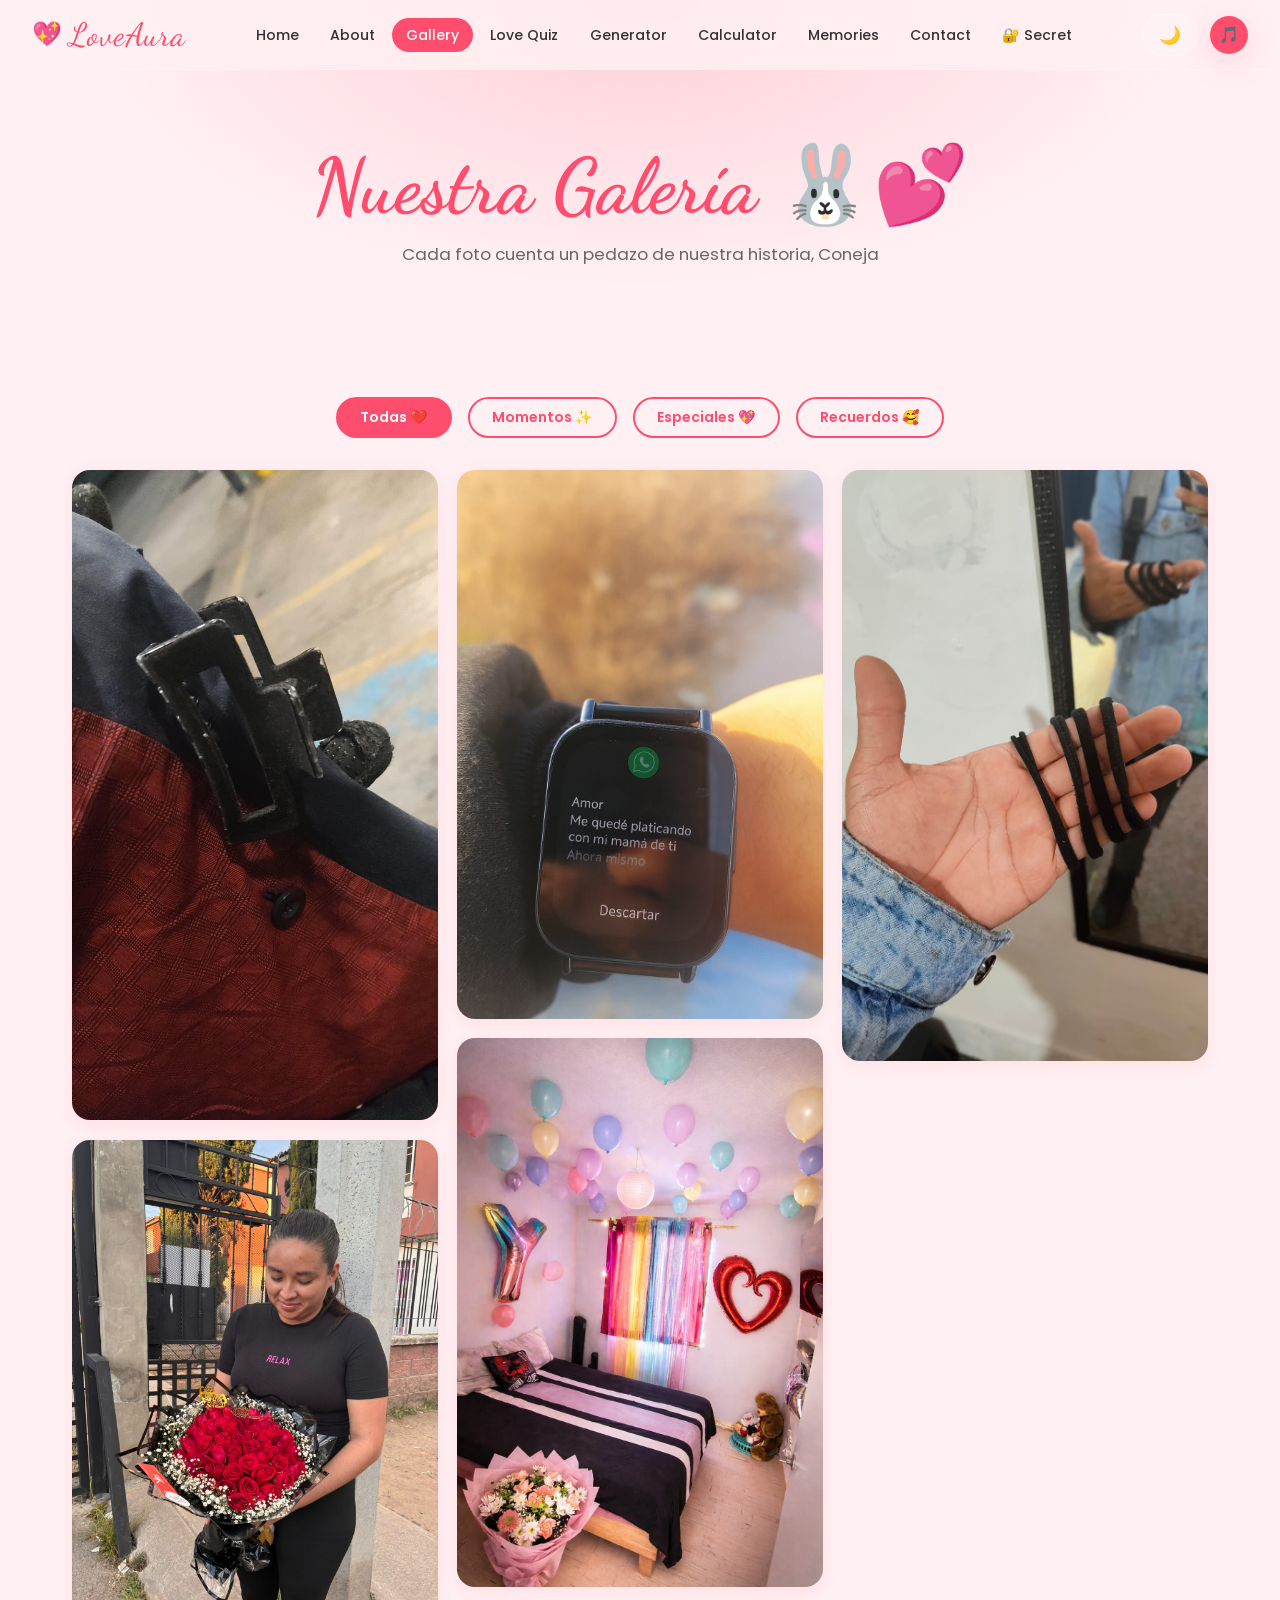
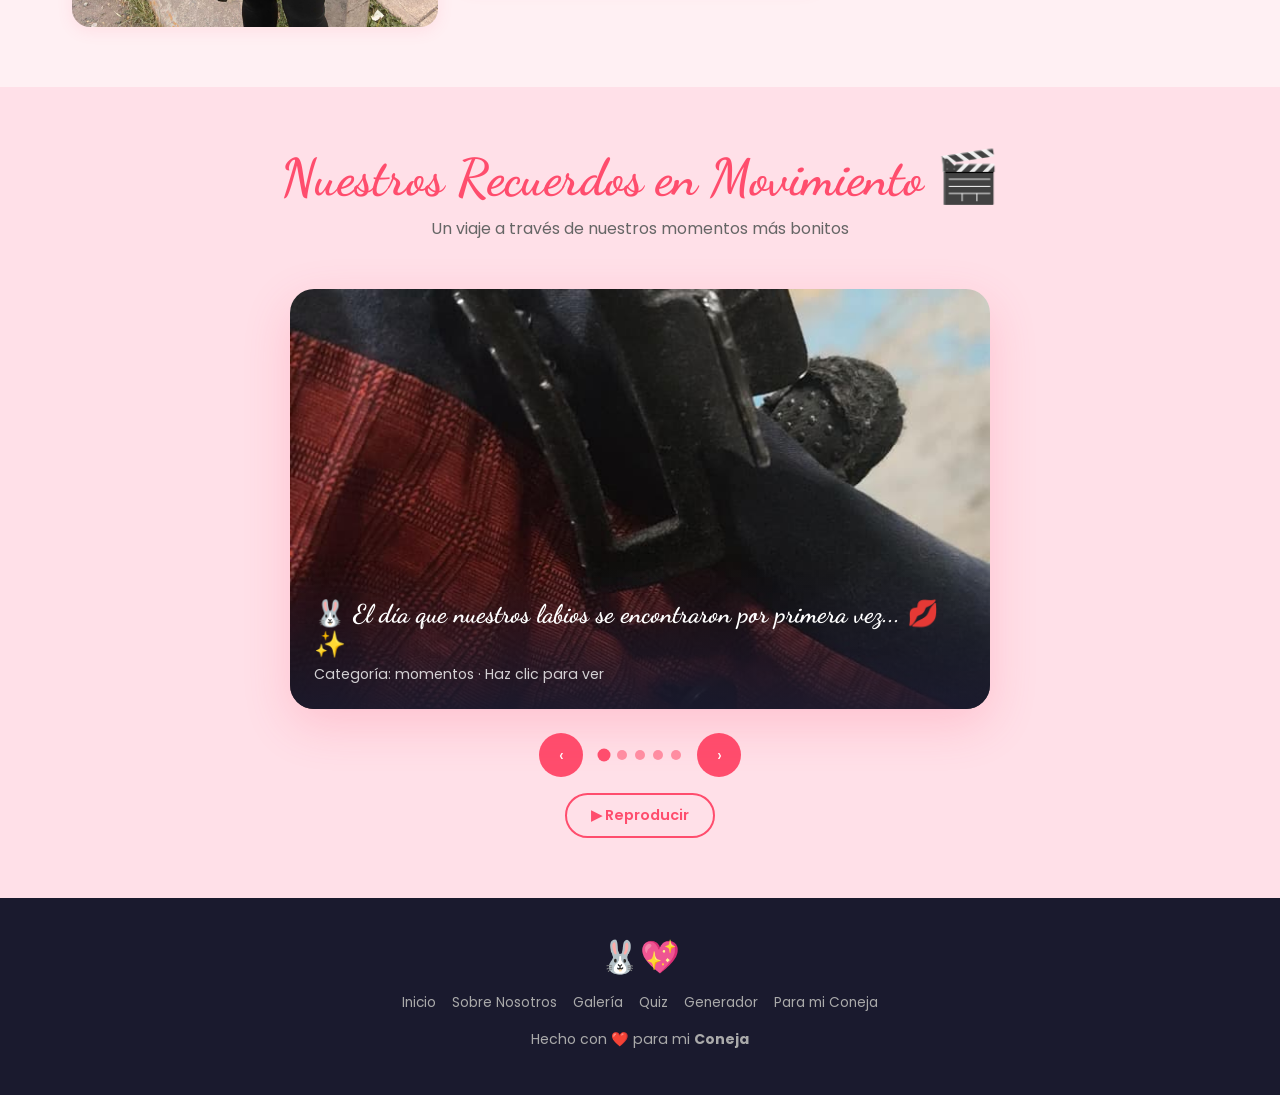
==== commit 3b80a463: "Change image file extensions from .jpg to .jpeg" ====
--- a/gallery.html
+++ b/gallery.html
@@ -92,7 +92,7 @@
       // ==========================================
       {
         id: 1,
-        src: "img/foto1.jpg",
+        src: "img/foto1.jpeg",
         caption: "El día que nuestros labios se encontraron por primera vez... 💋✨",
         category: "momentos",
         height: 400
@@ -103,7 +103,7 @@
       // ==========================================
       {
         id: 2,
-        src: "img/foto2.jpg",
+        src: "img/foto2.jpeg",
         caption: "Mira qué hermosas flores... y aún así, tú eres lo más hermoso de la foto 🌸💖",
         category: "momentos",
         height: 500
@@ -114,7 +114,7 @@
       // ==========================================
       {
         id: 3,
-        src: "img/foto3.jpg",
+        src: "img/foto3.jpeg",
         caption: "Cuando supe que hablabas de mí con tu mamá... mi corazón explotó de amor 💕🥹",
         category: "especiales",
         height: 450
@@ -125,7 +125,7 @@
       // ==========================================
       {
         id: 4,
-        src: "img/foto4.jpg",
+        src: "img/foto4.jpeg",
         caption: "Tu habitación decorada para tu cumpleaños... qué bonito es verte feliz 🎂🎈💖",
         category: "especiales",
         height: 600
@@ -136,7 +136,7 @@
       // ==========================================
       {
         id: 5,
-        src: "img/foto5.jpg",
+        src: "img/foto5.jpeg",
         caption: "Tus ligas que siempre te robaba... porque olían a ti y siempre he amado tu aroma 🥰🌸💕",
         category: "recuerdos",
         height: 400
@@ -326,4 +326,4 @@
     });
   </script>
 </body>
-</html>+</html>
